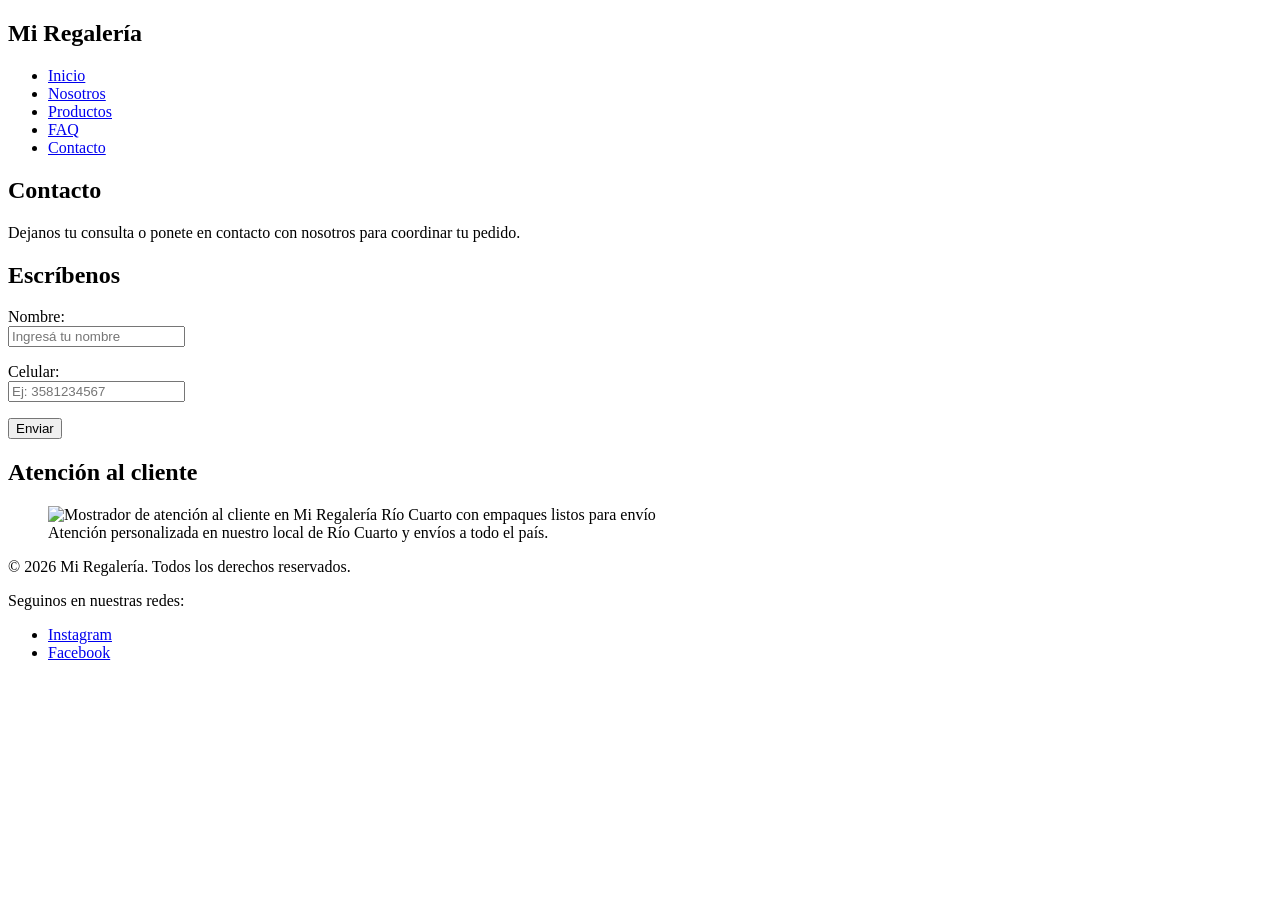
==== myregaleria/pages/contacto.html @ 9f88ec5a "Add contacto.html for contact page" ====
<!DOCTYPE html>
<html lang="es">

<head>
    <meta charset="UTF-8">
    <meta name="viewport" content="width=device-width, initial-scale=1.0">
    <title>Contacto | Mi Regalería</title>
</head>

<body>

    <header>
        <h2>Mi Regalería</h2>

        <nav>
            <ul>
                <!-- Rutas relativas para archivos dentro de la carpeta pages/ -->
                <li><a href="../index.html">Inicio</a></li>
                <li><a href="nosotros.html">Nosotros</a></li>
                <li><a href="productos.html">Productos</a></li>
                <li><a href="faq.html">FAQ</a></li>
                <li><a href="contacto.html">Contacto</a></li>
            </ul>
        </nav>
    </header>

    <main>

        <!-- Encabezado principal del documento -->
        <section>
            <h1>Contacto</h1>
            <p>Dejanos tu consulta o ponete en contacto con nosotros para coordinar tu pedido.</p>
        </section>

        <!-- Sección de formulario con accesibilidad -->
        <section id="contacto">
            <h2>Escríbenos</h2>
            <form action="#" method="POST">
                <p>
                    <label for="nombre">Nombre:</label><br>
                    <input type="text" id="nombre" name="nombre" placeholder="Ingresá tu nombre" required>
                </p>
                <p>
                    <label for="celular">Celular:</label><br>
                    <input type="tel" id="celular" name="celular" placeholder="Ej: 3581234567" required>
                </p>
                <button type="submit">Enviar</button>
            </form>
        </section>

        <section>
            <h2>Atención al cliente</h2>
            <figure>
                <img src="../img/contacto.png" alt="Mostrador de atención al cliente en Mi Regalería Río Cuarto con empaques listos para envío">
                <figcaption>Atención personalizada en nuestro local de Río Cuarto y envíos a todo el país.</figcaption>
            </figure>
        </section>

    </main>

    <footer>
        <p>&copy; 2026 Mi Regalería. Todos los derechos reservados.</p>
        <p>Seguinos en nuestras redes:</p>
        <ul>
            <li><a href="https://instagram.com" target="_blank">Instagram</a></li>
            <li><a href="https://facebook.com" target="_blank">Facebook</a></li>
        </ul>
    </footer>

</body>

</html>
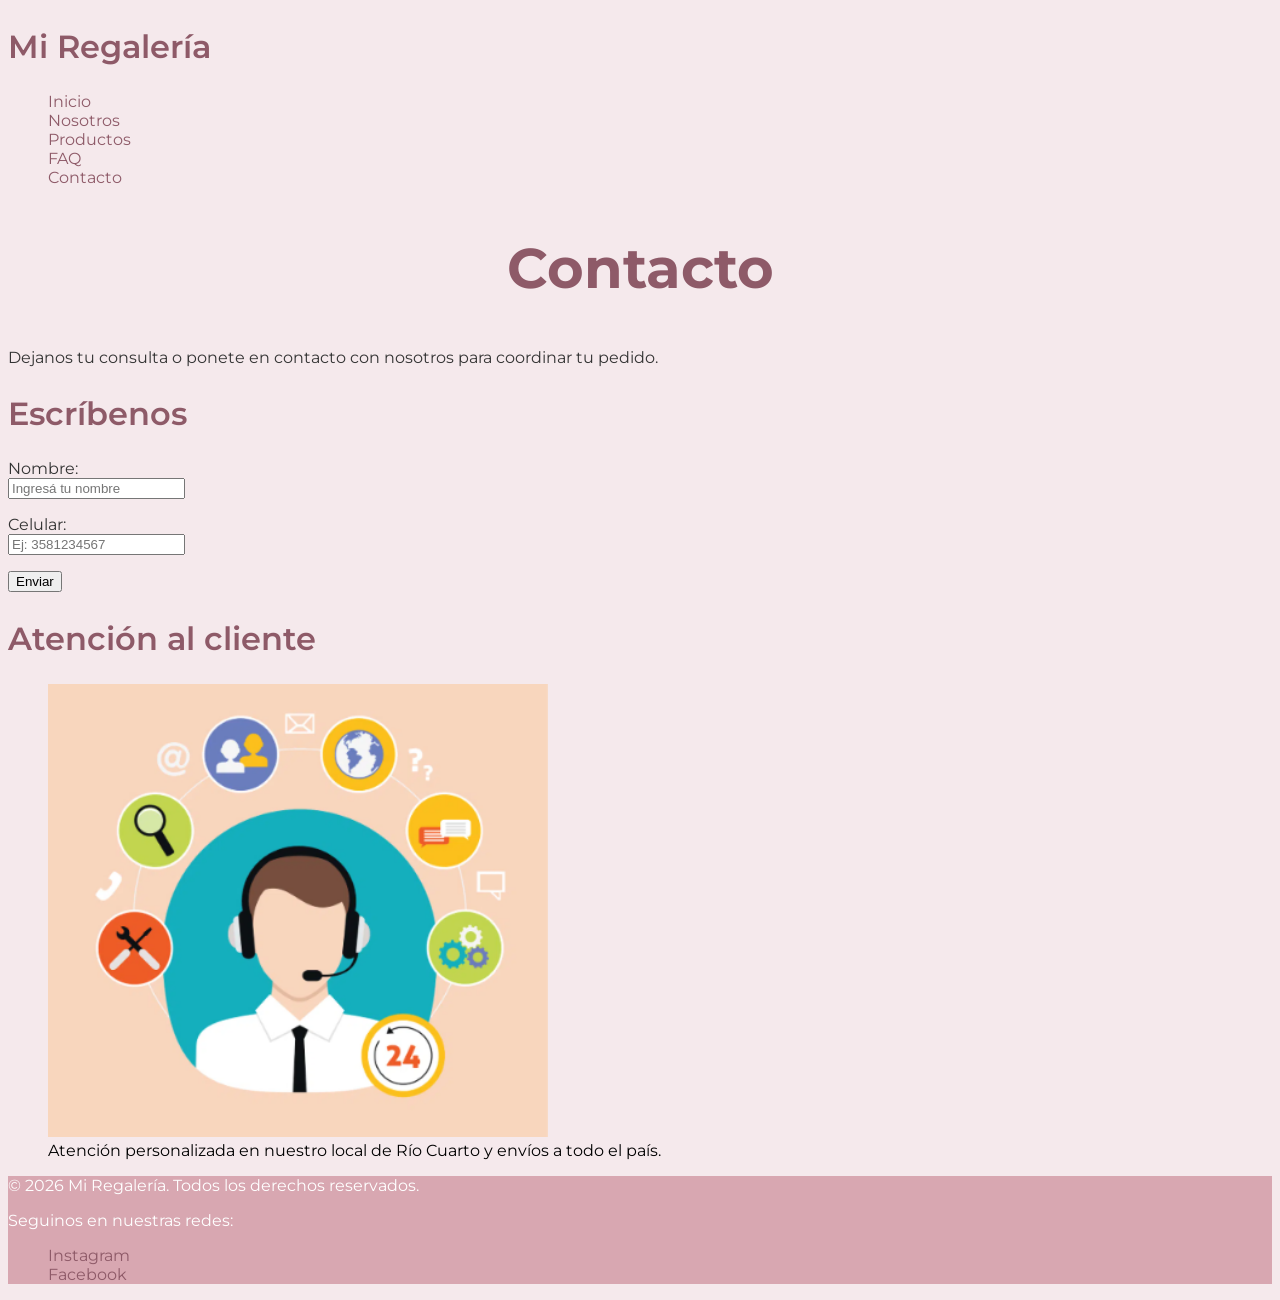
==== commit 153a5556: "Hoja de stilo css y correccion de algunos errores" ====
--- a/myregaleria/pages/contacto.html
+++ b/myregaleria/pages/contacto.html
@@ -4,6 +4,7 @@
 <head>
     <meta charset="UTF-8">
     <meta name="viewport" content="width=device-width, initial-scale=1.0">
+    <link rel="stylesheet" href="../styles/styles.css">
     <title>Contacto | Mi Regalería</title>
 </head>
 
@@ -13,8 +14,8 @@
         <h2>Mi Regalería</h2>
 
         <nav>
-            <ul>
-                <!-- Rutas relativas para archivos dentro de la carpeta pages/ -->
+            <!-- Rutas relativas para archivos dentro de la carpeta pages/ -->
+            <ul class="nav-ul">
                 <li><a href="../index.html">Inicio</a></li>
                 <li><a href="nosotros.html">Nosotros</a></li>
                 <li><a href="productos.html">Productos</a></li>
@@ -51,7 +52,8 @@
         <section>
             <h2>Atención al cliente</h2>
             <figure>
-                <img src="../img/contacto.png" alt="Mostrador de atención al cliente en Mi Regalería Río Cuarto con empaques listos para envío">
+                <img src="../assets/img/atencionAlcliente.png"
+                    alt="Mostrador de atención al cliente en Mi Regalería Río Cuarto con empaques listos para envío">
                 <figcaption>Atención personalizada en nuestro local de Río Cuarto y envíos a todo el país.</figcaption>
             </figure>
         </section>
@@ -59,14 +61,16 @@
     </main>
 
     <footer>
-        <p>&copy; 2026 Mi Regalería. Todos los derechos reservados.</p>
-        <p>Seguinos en nuestras redes:</p>
-        <ul>
-            <li><a href="https://instagram.com" target="_blank">Instagram</a></li>
-            <li><a href="https://facebook.com" target="_blank">Facebook</a></li>
+        <p class="p-footer">&copy; 2026 Mi Regalería. Todos los derechos reservados.</p>
+        <p class="p-footer">Seguinos en nuestras redes:</p>
+
+        <ul class="nav-ul">
+
+            <li><a href="#">Instagram</a></li>
+            <li><a href="#">Facebook</a></li>
         </ul>
+
     </footer>
-
 </body>
 
-</html>
+</html>
--- a/myregaleria/styles/styles.css
+++ b/myregaleria/styles/styles.css
@@ -0,0 +1,84 @@
+/* selector {
+    propiedad: valor;
+}
+*/
+
+/* 1rem = 16px */
+
+
+/* Importamos la tipografía desde Google Fonts */
+
+@import url('https://fonts.googleapis.com/css2?family=Montserrat:ital,wght@0,100..900;1,100..900&display=swap');
+
+
+/* Estilos generales de la página */
+
+body {
+    font-family: "Montserrat", sans-serif;
+    background-color: #F5E9EC;
+}
+
+
+/* Título principal */
+
+h1 {
+    color: #8E5A68;
+    font-size: 3.5rem;
+    font-weight: 700;
+    text-align: center;
+}
+
+
+/* Títulos secundarios */
+
+h2 {
+    color: #8E5A68;
+    font-size: 2rem;
+    font-weight: 600;
+}
+
+
+/* Títulos de los productos */
+
+h3 {
+    color: #8E5A68;
+    font-size: 1.5rem;
+    font-weight: 600;
+}
+
+
+/* Texto de la página */
+
+p {
+    color: #333333;
+}
+
+
+/* Estilos de la barra de navegación */
+
+.nav-ul li {
+    list-style: none;
+}
+
+.nav-ul li a {
+    color: #8E5A68;
+    text-decoration: none;
+}
+
+
+/* Tamaño de las imágenes */
+
+figure img {
+    width: 500px;
+}
+
+
+/* Estilos del pie de página */
+
+footer {
+    background-color: #D8A7B1;
+}
+
+.p-footer {
+    color: #FFFFFF;
+}
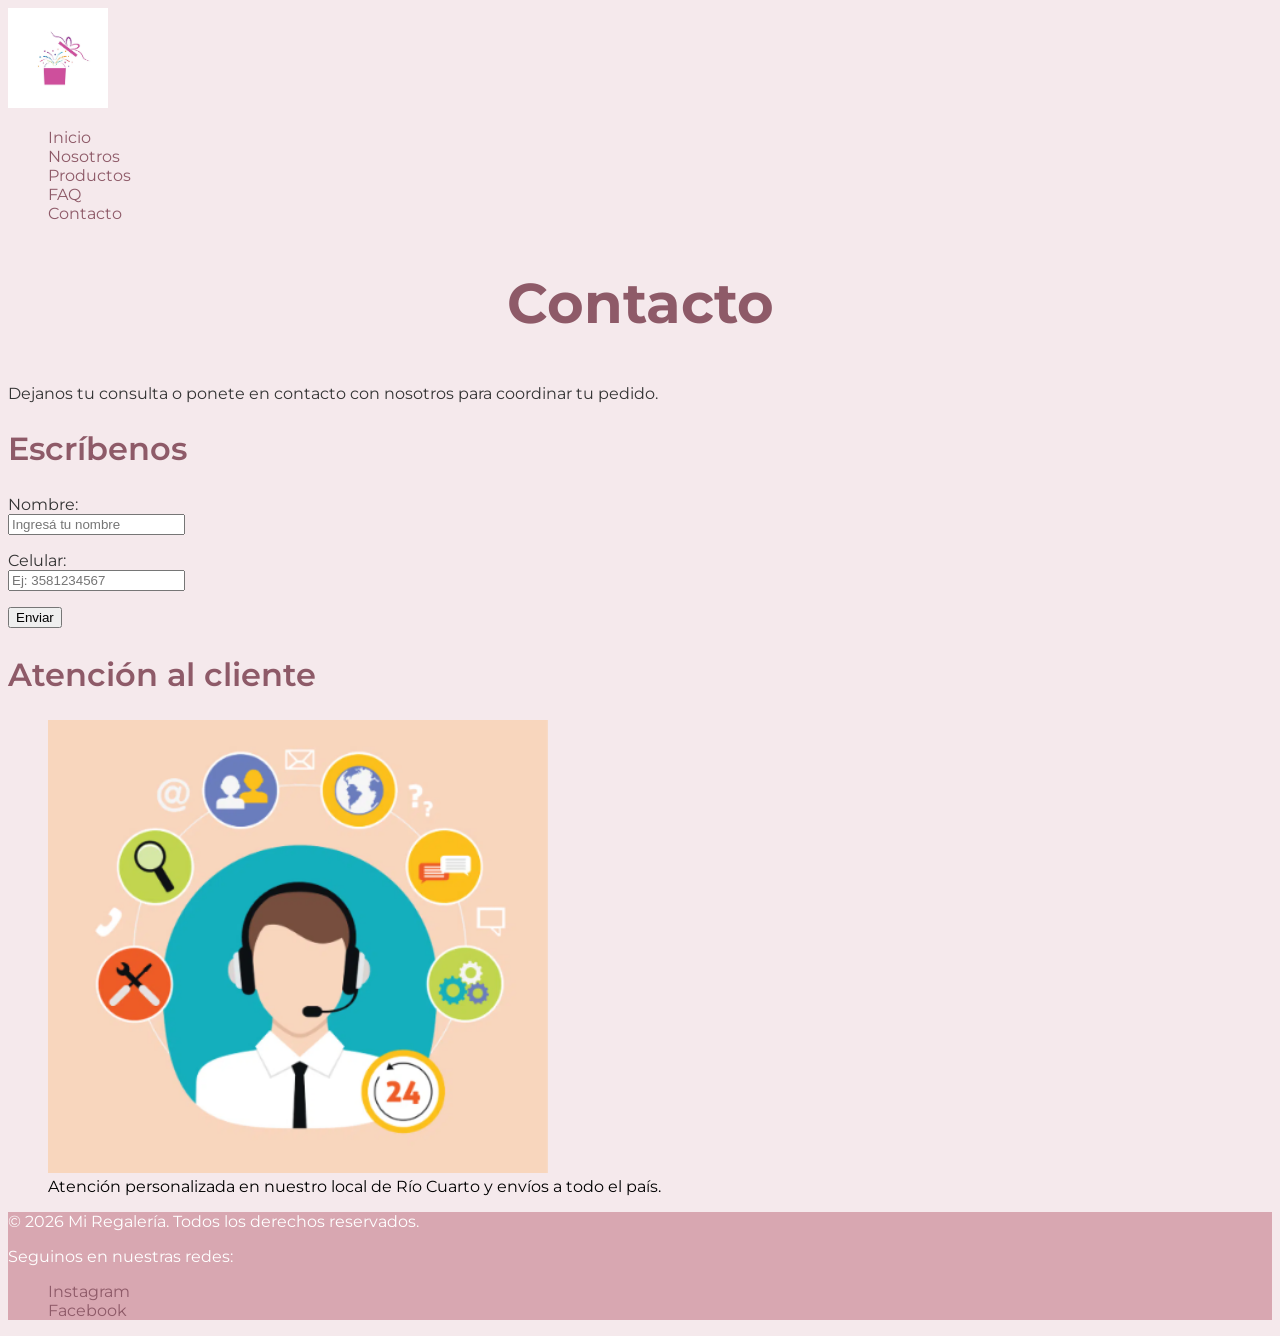
==== commit 6ed7e62d: "Agrego logo en header" ====
--- a/myregaleria/pages/contacto.html
+++ b/myregaleria/pages/contacto.html
@@ -11,10 +11,8 @@
 <body>
 
     <header>
-        <h2>Mi Regalería</h2>
-
+          <a href="../index.html"> <img src="../assets/img/logo.jpg" alt="Logo de Mi Regalería" class="logo"> </a>
         <nav>
-            <!-- Rutas relativas para archivos dentro de la carpeta pages/ -->
             <ul class="nav-ul">
                 <li><a href="../index.html">Inicio</a></li>
                 <li><a href="nosotros.html">Nosotros</a></li>
--- a/myregaleria/styles/styles.css
+++ b/myregaleria/styles/styles.css
@@ -17,6 +17,7 @@
     font-family: "Montserrat", sans-serif;
     background-color: #F5E9EC;
 }
+
 
 
 /* Título principal */
@@ -53,6 +54,14 @@
     color: #333333;
 }
 
+/* Tamaños para el logo */
+
+.logo {
+    width: 100px;
+    height: auto;
+    object-fit: contain;
+}
+
 
 /* Estilos de la barra de navegación */
 
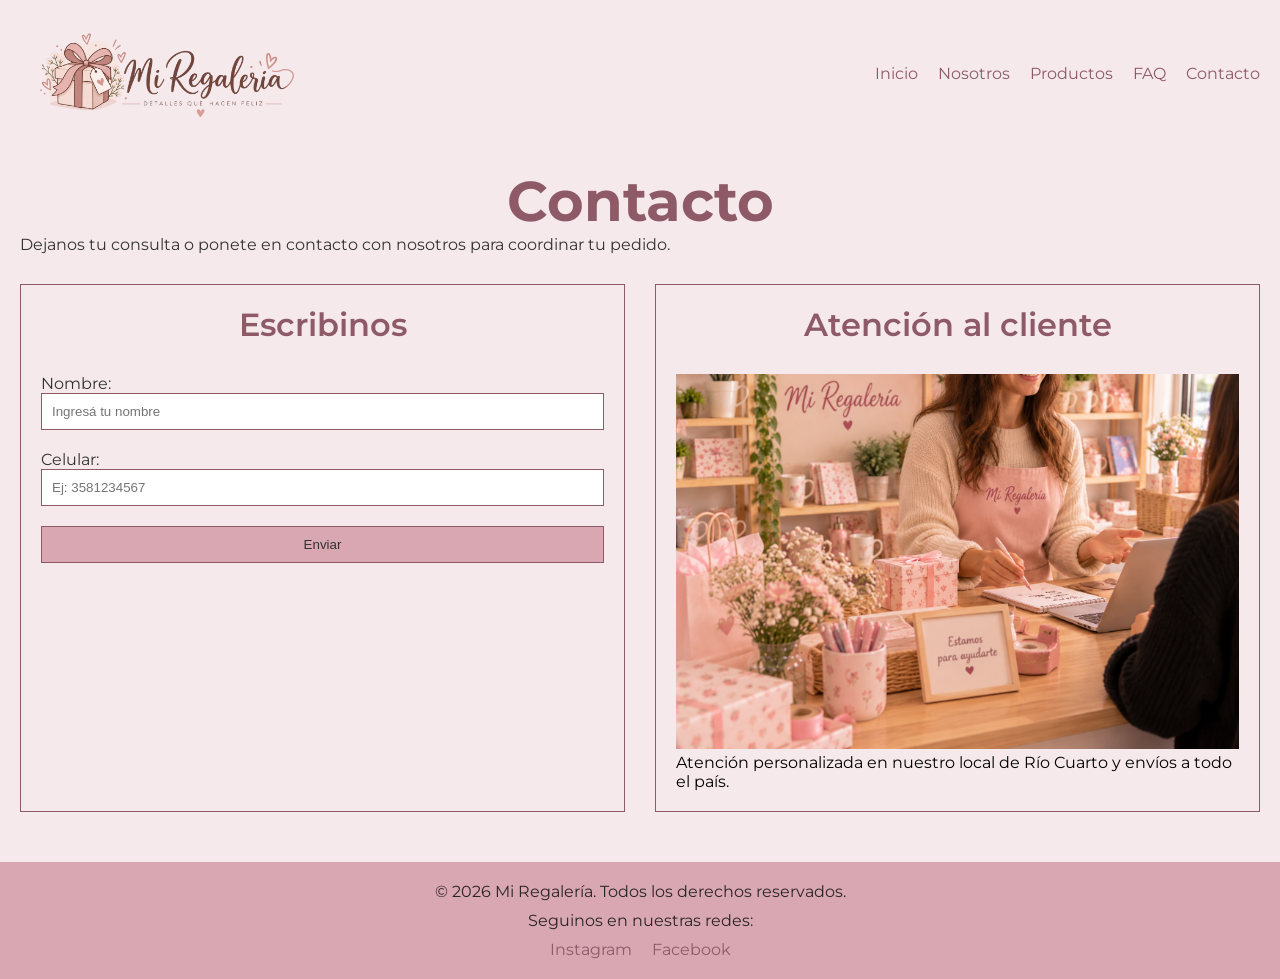
==== commit 22605509: "Entrega modulo 4 - CSS Grid y Media Queries" ====
--- a/myregaleria/pages/contacto.html
+++ b/myregaleria/pages/contacto.html
@@ -11,14 +11,15 @@
 <body>
 
     <header>
-          <a href="../index.html"> <img src="../assets/img/logo.jpg" alt="Logo de Mi Regalería" class="logo"> </a>
+        <a href="../index.html"> <img src="../assets/img/logo-miRegaleria3.png" alt="Logo de Mi Regalería" class="logo">
+        </a>
         <nav>
             <ul class="nav-ul">
                 <li><a href="../index.html">Inicio</a></li>
                 <li><a href="nosotros.html">Nosotros</a></li>
                 <li><a href="productos.html">Productos</a></li>
                 <li><a href="faq.html">FAQ</a></li>
-                <li><a href="contacto.html">Contacto</a></li>
+                <li><a href="#">Contacto</a></li>
             </ul>
         </nav>
     </header>
@@ -32,30 +33,50 @@
         </section>
 
         <!-- Sección de formulario con accesibilidad -->
-        <section id="contacto">
-            <h2>Escríbenos</h2>
-            <form action="#" method="POST">
-                <p>
-                    <label for="nombre">Nombre:</label><br>
-                    <input type="text" id="nombre" name="nombre" placeholder="Ingresá tu nombre" required>
-                </p>
-                <p>
-                    <label for="celular">Celular:</label><br>
-                    <input type="tel" id="celular" name="celular" placeholder="Ej: 3581234567" required>
-                </p>
-                <button type="submit">Enviar</button>
-            </form>
-        </section>
 
-        <section>
-            <h2>Atención al cliente</h2>
-            <figure>
-                <img src="../assets/img/atencionAlcliente.png"
-                    alt="Mostrador de atención al cliente en Mi Regalería Río Cuarto con empaques listos para envío">
-                <figcaption>Atención personalizada en nuestro local de Río Cuarto y envíos a todo el país.</figcaption>
-            </figure>
-        </section>
+        <div class="contacto-grid">
 
+            <!-- Formulario de contacto -->
+            <section class="contacto-formulario" id="contacto">
+
+                <h2>Escribinos</h2>
+
+                <form action="#" method="POST">
+
+                    <p>
+                        <label for="nombre">Nombre:</label><br>
+                        <input type="text" id="nombre" name="nombre" placeholder="Ingresá tu nombre" required>
+                    </p>
+
+                    <p>
+                        <label for="celular">Celular:</label><br>
+                        <input type="tel" id="celular" name="celular" placeholder="Ej: 3581234567" required>
+                    </p>
+
+                    <button type="submit">Enviar</button>
+
+                </form>
+
+            </section>
+
+            <!-- Atención al cliente -->
+            <section class="contacto-atencion">
+
+                <h2>Atención al cliente</h2>
+
+                <figure>
+                    <img src="../assets/img/atencioAlcliente.png"
+                        alt="Mostrador de atención al cliente de Mi Regalería">
+
+                    <figcaption>
+                        Atención personalizada en nuestro local de Río Cuarto
+                        y envíos a todo el país.
+                    </figcaption>
+                </figure>
+
+            </section>
+
+        </div>
     </main>
 
     <footer>
@@ -69,6 +90,7 @@
         </ul>
 
     </footer>
+
 </body>
 
 </html>
--- a/myregaleria/styles/styles.css
+++ b/myregaleria/styles/styles.css
@@ -1,93 +1,499 @@
-/* selector {
-    propiedad: valor;
-}
-*/
-
-/* 1rem = 16px */
-
-
-/* Importamos la tipografía desde Google Fonts */
-
-@import url('https://fonts.googleapis.com/css2?family=Montserrat:ital,wght@0,100..900;1,100..900&display=swap');
-
-
-/* Estilos generales de la página */
+/* ===== GOOGLE FONTS ===== */
+
+@import url('https://fonts.googleapis.com/css2?family=Montserrat:wght@100..900&display=swap');
+
+
+/* ===== RESET DEL BOX MODEL ===== */
+
+/* Eliminamos los márgenes y espacios predeterminados */
+* {
+    margin: 0;
+    padding: 0;
+    box-sizing: border-box;
+}
+
+
+/* ===== ESTILOS GENERALES ===== */
 
 body {
     font-family: "Montserrat", sans-serif;
     background-color: #F5E9EC;
-}
-
-
+
+    display: grid;
+    grid-template-columns: 1fr;
+
+    grid-template-areas:
+        "header"
+        "main"
+        "footer";
+}
 
 /* Título principal */
-
 h1 {
     color: #8E5A68;
-    font-size: 3.5rem;
+    font-size: 2rem;
     font-weight: 700;
     text-align: center;
 }
 
-
 /* Títulos secundarios */
-
 h2 {
-    color: #8E5A68;
-    font-size: 2rem;
-    font-weight: 600;
-}
-
-
-/* Títulos de los productos */
-
-h3 {
     color: #8E5A68;
     font-size: 1.5rem;
     font-weight: 600;
 }
 
-
-/* Texto de la página */
-
+/* Títulos de los productos */
+h3 {
+    color: #8E5A68;
+    font-size: 1rem;
+    font-weight: 600;
+}
+
+/* Textos de la página */
 p {
     color: #333333;
 }
 
-/* Tamaños para el logo */
-
+
+/* ===== HEADER Y NAVEGACIÓN ===== */
+
+/* Versión celular: logo arriba y menú debajo */
+header {
+    grid-area: header;
+
+    display: flex;
+    flex-direction: column;
+    align-items: center;
+    gap: 20px;
+
+    padding: 20px;
+}
+
+/* Tamaño del logo */
 .logo {
-    width: 100px;
-    height: auto;
-    object-fit: contain;
-}
-
-
-/* Estilos de la barra de navegación */
-
+    width: 280px;
+    height: auto;
+}
+
+/* Organizamos los enlaces del menú */
+.nav-ul {
+    display: flex;
+    flex-wrap: wrap;
+    justify-content: center;
+    align-items: center;
+    gap: 15px;
+
+    list-style: none;
+}
+
+/* Quitamos las viñetas */
 .nav-ul li {
     list-style: none;
 }
 
+/* Estilos de los enlaces */
 .nav-ul li a {
     color: #8E5A68;
     text-decoration: none;
 }
 
 
-/* Tamaño de las imágenes */
-
+/* ===== CONTENIDO PRINCIPAL ===== */
+
+main {
+    grid-area: main;
+    padding: 20px;
+}
+
+/* Separación entre secciones */
+section {
+    margin-bottom: 30px;
+}
+
+
+/* ===== PÁGINA DE INICIO ===== */
+
+/* Grid principal de Inicio: Mobile-First */
+.inicio-grid {
+    display: grid;
+    grid-template-columns: 1fr;
+
+    grid-template-areas:
+        "bienvenida"
+        "beneficios"
+        "local";
+
+    gap: 20px;
+}
+
+
+/* ===== SECCIÓN DE BIENVENIDA ===== */
+
+.bienvenida {
+    grid-area: bienvenida;
+
+    display: grid;
+    grid-template-columns: 1fr;
+    gap: 30px;
+
+    padding: 20px;
+    align-items: center;
+
+}
+
+.bienvenida-texto {
+    display: flex;
+    flex-direction: column;
+    gap: 20px;
+}
+
+.bienvenida h1 {
+    font-size: 2.5rem;
+}
+
+
+.bienvenida figure img {
+    width: 100%;
+    max-width: 100%;
+    height: auto;
+}
+
+/* ===== SECCIÓN DE BENEFICIOS ===== */
+
+.beneficios {
+    grid-area: beneficios;
+
+    display: flex;
+    flex-direction: column;
+    gap: 30px;
+
+    padding: 20px;
+}
+
+/* Contenedor de las tarjetas */
+.beneficios-grid {
+    display: grid;
+    grid-template-columns: 1fr;
+    gap: 20px;
+}
+
+/* Cada tarjeta */
+.beneficios-grid article {
+    border: 1px solid #8E5A68;
+    padding: 30px;
+
+    display: flex;
+    flex-direction: column;
+    gap: 15px;
+}
+
+
+/* ===== SECCIÓN DE NUESTRO LOCAL ===== */
+
+.local {
+    grid-area: local;
+
+    display: flex;
+    flex-direction: column;
+    gap: 30px;
+
+    padding: 20px;
+}
+
+/* Contenedor de imagen y texto */
+.local-grid {
+    display: grid;
+    grid-template-columns: 1fr;
+    gap: 30px;
+    align-items: center;
+}
+
+/* Información del local */
+.local-texto {
+    display: flex;
+    flex-direction: column;
+    gap: 20px;
+    text-align: left;
+
+}
+
+.local h2 {
+    text-align: center;
+}
+
+/* Imagen del local */
+
+.local figure img {
+    width: 100%;
+    max-width: 100%;
+    height: auto;
+}
+
+/* ===== PÁGINA DE PRODUCTOS ===== */
+
+/* Versión celular: una sola columna */
+.productos {
+    display: grid;
+    grid-template-columns: 1fr;
+    gap: 20px;
+
+    max-width: 1500px;
+    margin: 0 auto;
+}
+
+/* Estilos de cada tarjeta */
+.productos article {
+    padding: 20px;
+    border: 1px solid #8E5A68;
+
+    display: flex;
+    flex-direction: column;
+    gap: 15px;
+}
+
+/* Separación entre el título y las tarjetas */
+h2 {
+    margin-bottom: 30px;
+}
+
+/* ===== IMÁGENES ===== */
+
+/* Ajustamos las imágenes al espacio disponible */
 figure img {
-    width: 500px;
-}
-
-
-/* Estilos del pie de página */
+    width: 100%;
+    max-width: 350px;
+}
+
+
+/* ===== FOOTER ===== */
 
 footer {
+    grid-area: footer;
+
     background-color: #D8A7B1;
-}
-
+    padding: 20px;
+
+    display: flex;
+    flex-direction: column;
+    gap: 10px;
+    align-items: center;
+    text-align: center;
+}
+
+/* Color de los textos del footer */
 .p-footer {
-    color: #FFFFFF;
+    color: #2c2525;
+}
+
+
+
+/* ===== PÁGINA NOSOTROS ===== */
+
+.historia {
+    padding: 20px;
+}
+
+.historia h2 {
+    text-align: center;
+}
+
+.historia-grid {
+    display: grid;
+    grid-template-columns: 1fr;
+    gap: 30px;
+    align-items: center;
+}
+
+.historia-texto {
+    display: flex;
+    flex-direction: column;
+    gap: 20px;
+}
+
+.historia figure img {
+    width: 100%;
+    max-width: 100%;
+    height: auto;
+}
+
+/* ===== PÁGINA FAQ ===== */
+
+.faq-grid {
+    display: grid;
+    grid-template-columns: 1fr;
+    gap: 20px;
+}
+
+.faq-grid article {
+    border: 1px solid #8E5A68;
+    padding: 30px;
+
+    display: flex;
+    flex-direction: column;
+    gap: 15px;
+}
+
+.faq-grid h2 {
+    font-size: 1.5rem;
+    margin-bottom: 0;
+}
+
+/* ===== ATENCIÓN AL CLIENTE - FAQ ===== */
+
+.faq-atencion {
+    display: flex;
+    flex-direction: column;
+    align-items: center;
+    gap: 20px;
+    padding: 20px;
+}
+
+.faq-atencion h2 {
+    text-align: center;
+    margin-bottom: 0;
+}
+
+.faq-atencion figure {
+    width: 100%;
+    max-width: 700px;
+    text-align: center;
+}
+
+.faq-atencion figure img {
+    width: 100%;
+    max-width: 100%;
+    height: auto;
+}
+
+/* ===== PÁGINA CONTACTO ===== */
+
+/* Contenedor principal */
+.contacto-grid {
+    display: grid;
+    grid-template-columns: 1fr;
+    gap: 30px;
+}
+
+/* Secciones de contacto */
+.contacto-formulario,
+.contacto-atencion {
+    padding: 20px;
+    border: 1px solid #8E5A68;
+}
+
+/* Títulos */
+.contacto-formulario h2,
+.contacto-atencion h2 {
+    text-align: center;
+}
+
+/* Formulario */
+.contacto-formulario form {
+    display: flex;
+    flex-direction: column;
+    gap: 20px;
+}
+
+/* Campos */
+.contacto-formulario input {
+    width: 100%;
+    padding: 10px;
+    border: 1px solid #8E5A68;
+}
+
+/* Botón */
+.contacto-formulario button {
+    padding: 10px;
+    background-color: #D8A7B1;
+    color: #333333;
+    border: 1px solid #8E5A68;
+}
+
+/* Imagen */
+.contacto-atencion figure img {
+    width: 100%;
+    max-width: 100%;
+    height: auto;
+}
+
+
+/* ===== MEDIA QUERY: ESCRITORIO ===== */
+
+@media (min-width: 1024px) {
+
+    /* Header: logo y menú en una fila */
+    header {
+        flex-direction: row;
+        justify-content: space-between;
+    }
+
+    .nav-ul {
+        gap: 20px;
+    }
+
+    /* Página de Inicio */
+    .inicio-grid {
+        grid-template-columns: 1fr;
+
+        grid-template-areas:
+            "bienvenida"
+            "beneficios"
+            "local";
+    }
+
+    /* Bienvenida: texto e imagen en dos columnas */
+    .bienvenida {
+        grid-template-columns: 1fr 1fr;
+    }
+
+
+    /* Página de Productos: 4 columnas */
+    .productos {
+        grid-template-columns: repeat(4, 1fr);
+    }
+
+
+
+    /* Títulos más grandes en escritorio */
+    h1 {
+        font-size: 3.5rem;
+    }
+
+    h2 {
+        font-size: 2rem;
+    }
+
+    h3 {
+        font-size: 1.5rem;
+    }
+
+    /* Beneficios: tres columnas */
+    .beneficios-grid {
+        grid-template-columns: repeat(3, 1fr);
+    }
+
+    /* Local: imagen y texto en dos columnas */
+    .local-grid {
+        grid-template-columns: 1fr 1fr;
+    }
+
+    /* Página Nosotros: texto e imagen en dos columnas */
+    .historia-grid {
+        grid-template-columns: 1fr 1fr;
+    }
+
+    /* FAQ: dos columnas en escritorio */
+    .faq-grid {
+        grid-template-columns: repeat(2, 1fr);
+    }
+
+    /* Contacto: dos columnas en escritorio */
+    .contacto-grid {
+        grid-template-columns: 1fr 1fr;
+    }
+}
+
+.local-texto h3 {
+    text-align: center;
 }
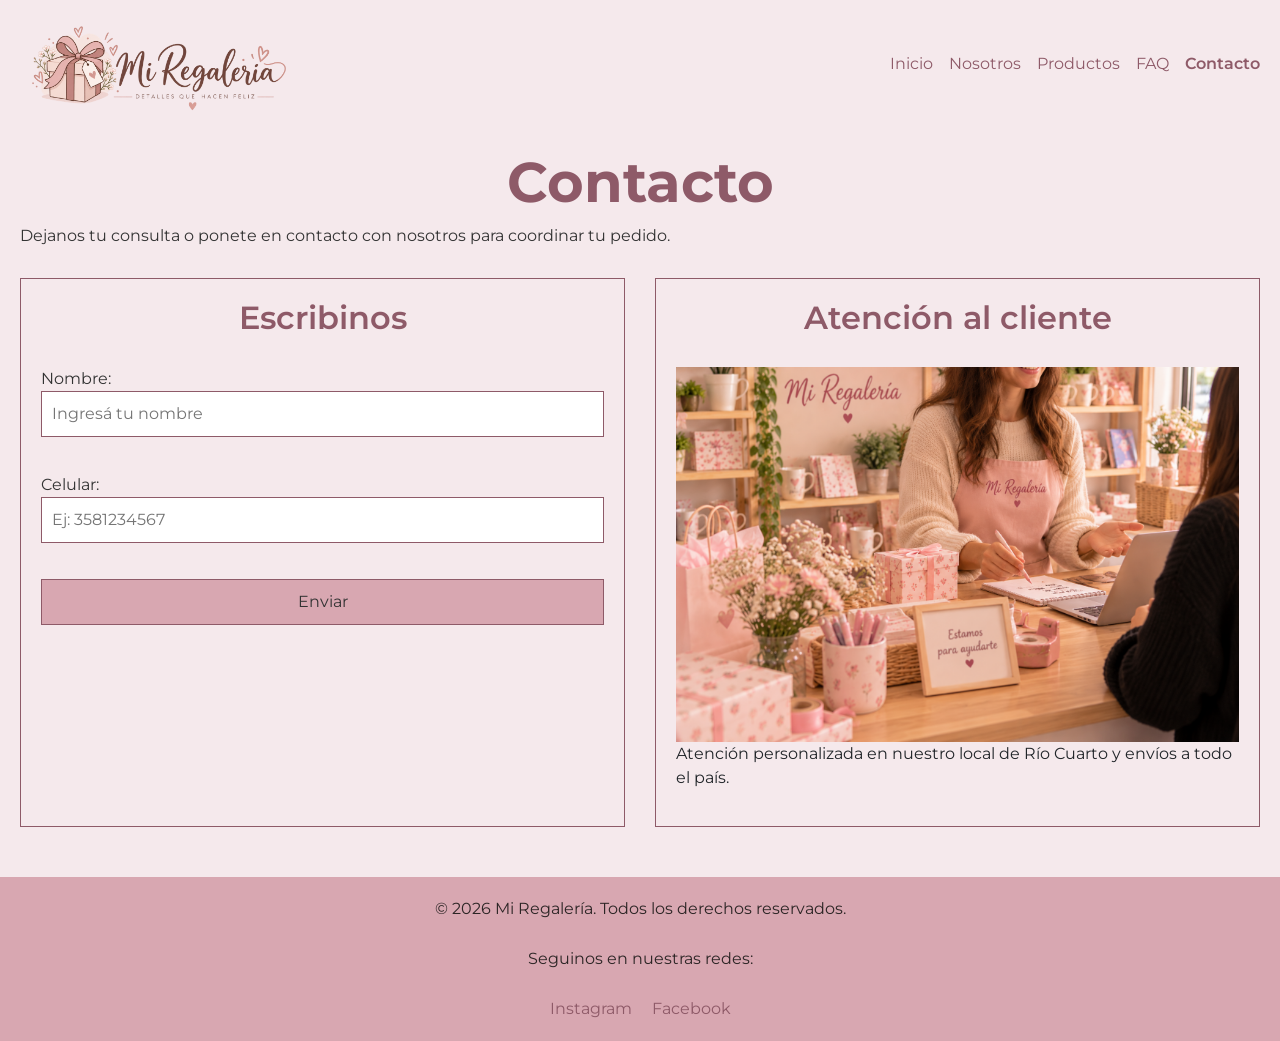
==== commit 5ada2f54: "Pre entrega 5" ====
--- a/myregaleria/pages/contacto.html
+++ b/myregaleria/pages/contacto.html
@@ -4,6 +4,9 @@
 <head>
     <meta charset="UTF-8">
     <meta name="viewport" content="width=device-width, initial-scale=1.0">
+    <!-- BOOTSTRAP -->
+    <link href="https://cdn.jsdelivr.net/npm/bootstrap@5.3.8/dist/css/bootstrap.min.css" rel="stylesheet"
+        integrity="sha384-sRIl4kxILFvY47J16cr9ZwB07vP4J8+LH7qKQnuqkuIAvNWLzeN8tE5YBujZqJLB" crossorigin="anonymous">
     <link rel="stylesheet" href="../styles/styles.css">
     <title>Contacto | Mi Regalería</title>
 </head>
@@ -11,18 +14,54 @@
 <body>
 
     <header>
-        <a href="../index.html"> <img src="../assets/img/logo-miRegaleria3.png" alt="Logo de Mi Regalería" class="logo">
-        </a>
-        <nav>
-            <ul class="nav-ul">
-                <li><a href="../index.html">Inicio</a></li>
-                <li><a href="nosotros.html">Nosotros</a></li>
-                <li><a href="productos.html">Productos</a></li>
-                <li><a href="faq.html">FAQ</a></li>
-                <li><a href="#">Contacto</a></li>
-            </ul>
+
+        <nav class="navbar navbar-expand-lg bg-nav-mio">
+            <div class="container-fluid">
+
+                <!-- Logo -->
+                <a class="navbar-brand" href="../index.html">
+                    <img src="../assets/img/logo-miRegaleria3.png" alt="Logo de Mi Regalería" class="logo">
+                </a>
+
+                <!-- Botón hamburguesa -->
+                <button class="navbar-toggler" type="button" data-bs-toggle="collapse" data-bs-target="#navbarNav"
+                    aria-controls="navbarNav" aria-expanded="false" aria-label="Abrir menú de navegación">
+
+                    <span class="navbar-toggler-icon"></span>
+                </button>
+
+                <!-- Menú de navegación -->
+                <div class="collapse navbar-collapse" id="navbarNav">
+
+                    <ul class="navbar-nav ms-auto">
+
+                        <li class="nav-item">
+                            <a class="nav-link" href="../index.html">Inicio</a>
+                        </li>
+
+                        <li class="nav-item">
+                            <a class="nav-link" href="nosotros.html">Nosotros</a>
+                        </li>
+
+                        <li class="nav-item">
+                            <a class="nav-link" href="productos.html">Productos</a>
+                        </li>
+
+                        <li class="nav-item">
+                            <a class="nav-link" href="faq.html">FAQ</a>
+                        </li>
+
+                        <li class="nav-item">
+                            <a class="nav-link active" aria-current="page" href="contacto.html">Contacto</a>
+                        </li>
+
+                    </ul>
+
+                </div>
+            </div>
         </nav>
     </header>
+
 
     <main>
 
@@ -90,7 +129,10 @@
         </ul>
 
     </footer>
-
+    <!-- BOOTSTRAP -->
+    <script src="https://cdn.jsdelivr.net/npm/bootstrap@5.3.8/dist/js/bootstrap.bundle.min.js"
+        integrity="sha384-FKyoEForCGlyvwx9Hj09JcYn3nv7wiPVlz7YYwJrWVcXK/BmnVDxM+D2scQbITxI"
+        crossorigin="anonymous"></script>
 </body>
 
 </html>
--- a/myregaleria/styles/styles.css
+++ b/myregaleria/styles/styles.css
@@ -5,7 +5,6 @@
 
 /* ===== RESET DEL BOX MODEL ===== */
 
-/* Eliminamos los márgenes y espacios predeterminados */
 * {
     margin: 0;
     padding: 0;
@@ -21,11 +20,13 @@
 
     display: grid;
     grid-template-columns: 1fr;
-
     grid-template-areas:
         "header"
         "main"
         "footer";
+
+    grid-template-rows: auto 1fr auto;
+    min-height: 100vh;
 }
 
 /* Título principal */
@@ -41,6 +42,7 @@
     color: #8E5A68;
     font-size: 1.5rem;
     font-weight: 600;
+    margin-bottom: 30px;
 }
 
 /* Títulos de los productos */
@@ -58,25 +60,81 @@
 
 /* ===== HEADER Y NAVEGACIÓN ===== */
 
-/* Versión celular: logo arriba y menú debajo */
 header {
     grid-area: header;
-
-    display: flex;
-    flex-direction: column;
-    align-items: center;
-    gap: 20px;
-
-    padding: 20px;
-}
-
-/* Tamaño del logo */
+}
+
+/* Tamaño del logo en celulares */
 .logo {
-    width: 280px;
+    width: 180px;
     height: auto;
 }
 
-/* Organizamos los enlaces del menú */
+
+/* ===== NAVBAR BOOTSTRAP ===== */
+
+/* Color de fondo personalizado */
+.bg-nav-mio {
+    background-color: #F5E9EC;
+}
+
+/* Enlaces del menú */
+.navbar .nav-link {
+    color: #8E5A68;
+    text-decoration: none;
+    transition: color 0.3s ease;
+}
+
+/* Al pasar el mouse */
+.navbar .nav-link:hover {
+    color: #D8A7B1;
+}
+
+/* Al seleccionar con el teclado */
+.navbar .nav-link:focus {
+    color: #8E5A68;
+    outline: 2px solid #8E5A68;
+    outline-offset: 4px;
+}
+
+/* Enlace de la página actual */
+.navbar .nav-link.active {
+    color: #8E5A68;
+    font-weight: 600;
+}
+
+/* Al presionar cualquier enlace del navbar */
+.navbar .nav-link:active,
+.navbar .nav-link.active:active {
+    color: #6F4552;
+}
+
+/* Botón hamburguesa */
+.navbar-toggler {
+    border-color: #8E5A68;
+    transition: background-color 0.3s ease;
+}
+
+/* Al pasar el mouse */
+.navbar-toggler:hover {
+    background-color: #F0DDE3;
+}
+
+/* Al seleccionar con el teclado */
+.navbar-toggler:focus-visible {
+    outline: 2px solid #8E5A68;
+    outline-offset: 3px;
+}
+
+/* Al presionar */
+.navbar-toggler:active {
+    background-color: #D8A7B1;
+}
+
+
+/* ===== ENLACES DEL FOOTER ===== */
+
+/* Organización de las redes sociales */
 .nav-ul {
     display: flex;
     flex-wrap: wrap;
@@ -85,17 +143,31 @@
     gap: 15px;
 
     list-style: none;
-}
-
-/* Quitamos las viñetas */
-.nav-ul li {
-    list-style: none;
+    padding: 0;
+    margin: 0;
 }
 
 /* Estilos de los enlaces */
 .nav-ul li a {
     color: #8E5A68;
     text-decoration: none;
+    transition: color 0.3s ease;
+}
+
+/* Al pasar el mouse */
+.nav-ul li a:hover {
+    color: #F5E9EC;
+}
+
+/* Al seleccionar con el teclado */
+.nav-ul li a:focus {
+    outline: 2px solid #8E5A68;
+    outline-offset: 4px;
+}
+
+/* Al presionar */
+.nav-ul li a:active {
+    color: #FFFFFF;
 }
 
 
@@ -114,121 +186,157 @@
 
 /* ===== PÁGINA DE INICIO ===== */
 
-/* Grid principal de Inicio: Mobile-First */
+/* Grid principal: Mobile-First */
 .inicio-grid {
     display: grid;
     grid-template-columns: 1fr;
 
     grid-template-areas:
-        "bienvenida"
+        "banner"
         "beneficios"
         "local";
 
     gap: 20px;
-}
-
-
-/* ===== SECCIÓN DE BIENVENIDA ===== */
-
-.bienvenida {
-    grid-area: bienvenida;
-
-    display: grid;
-    grid-template-columns: 1fr;
+    padding: 0;
+}
+
+
+/* ===== CARRUSEL PRINCIPAL ===== */
+
+/* Sección del banner */
+.banner-principal {
+    grid-area: banner;
+    margin-bottom: 30px;
+}
+
+/* Contenedor del carrusel */
+#carouselPrincipal {
+    width: 100%;
+}
+
+/* Imágenes del carrusel */
+#carouselPrincipal .carousel-item img {
+    display: block;
+    width: 100%;
+    height: auto;
+}
+
+/* Tamaño de los botones anterior y siguiente */
+#carouselPrincipal .carousel-control-prev,
+#carouselPrincipal .carousel-control-next {
+    width: 7%;
+    transition: opacity 0.3s ease;
+}
+
+/* Estilo de las flechas */
+#carouselPrincipal .carousel-control-prev-icon,
+#carouselPrincipal .carousel-control-next-icon {
+    background-color: #8E5A68;
+    border-radius: 5px;
+}
+
+/* Al pasar el mouse */
+#carouselPrincipal .carousel-control-prev:hover,
+#carouselPrincipal .carousel-control-next:hover {
+    opacity: 0.7;
+}
+
+/* Al seleccionar con el teclado */
+#carouselPrincipal .carousel-control-prev:focus-visible,
+#carouselPrincipal .carousel-control-next:focus-visible {
+    outline: 2px solid #8E5A68;
+    outline-offset: 2px;
+}
+
+/* Al presionar */
+#carouselPrincipal .carousel-control-prev:active,
+#carouselPrincipal .carousel-control-next:active {
+    opacity: 0.5;
+}
+
+
+/* ===== SECCIÓN DE BENEFICIOS ===== */
+
+.beneficios {
+    grid-area: beneficios;
+
+    display: flex;
+    flex-direction: column;
     gap: 30px;
 
     padding: 20px;
+}
+
+/* Contenedor de las tarjetas */
+.beneficios-grid {
+    display: grid;
+    grid-template-columns: 1fr;
+    gap: 20px;
+}
+
+/* Cards de Bootstrap personalizadas */
+.beneficios-grid .card {
+    border: 1px solid #8E5A68;
+    background-color: #F0DDE3;
+
+    transition: background-color 0.3s ease;
+}
+
+/* Efecto al pasar el mouse */
+.beneficios-grid .card:hover {
+    background-color: #FFFFFF;
+}
+
+/* Títulos de las cards */
+.beneficios-grid .card-title {
+    color: #8E5A68;
+}
+
+/* Texto de las cards */
+.beneficios-grid .card-text {
+    color: #333333;
+}
+
+
+/* ===== SECCIÓN DE NUESTRO LOCAL ===== */
+
+.local {
+    grid-area: local;
+
+    display: flex;
+    flex-direction: column;
+    gap: 30px;
+
+    padding: 20px;
+}
+
+/* Contenedor de imagen y texto */
+.local-grid {
+    display: grid;
+    grid-template-columns: 1fr;
+    gap: 30px;
     align-items: center;
-
-}
-
-.bienvenida-texto {
-    display: flex;
-    flex-direction: column;
-    gap: 20px;
-}
-
-.bienvenida h1 {
-    font-size: 2.5rem;
-}
-
-
-.bienvenida figure img {
+}
+
+/* Información del local */
+.local-texto {
+    display: flex;
+    flex-direction: column;
+    gap: 20px;
+    text-align: left;
+}
+
+.local h2 {
+    text-align: center;
+}
+
+/* Imagen del local */
+.local figure img {
     width: 100%;
     max-width: 100%;
     height: auto;
 }
 
-/* ===== SECCIÓN DE BENEFICIOS ===== */
-
-.beneficios {
-    grid-area: beneficios;
-
-    display: flex;
-    flex-direction: column;
-    gap: 30px;
-
-    padding: 20px;
-}
-
-/* Contenedor de las tarjetas */
-.beneficios-grid {
-    display: grid;
-    grid-template-columns: 1fr;
-    gap: 20px;
-}
-
-/* Cada tarjeta */
-.beneficios-grid article {
-    border: 1px solid #8E5A68;
-    padding: 30px;
-
-    display: flex;
-    flex-direction: column;
-    gap: 15px;
-}
-
-
-/* ===== SECCIÓN DE NUESTRO LOCAL ===== */
-
-.local {
-    grid-area: local;
-
-    display: flex;
-    flex-direction: column;
-    gap: 30px;
-
-    padding: 20px;
-}
-
-/* Contenedor de imagen y texto */
-.local-grid {
-    display: grid;
-    grid-template-columns: 1fr;
-    gap: 30px;
-    align-items: center;
-}
-
-/* Información del local */
-.local-texto {
-    display: flex;
-    flex-direction: column;
-    gap: 20px;
-    text-align: left;
-
-}
-
-.local h2 {
-    text-align: center;
-}
-
-/* Imagen del local */
-
-.local figure img {
-    width: 100%;
-    max-width: 100%;
-    height: auto;
-}
 
 /* ===== PÁGINA DE PRODUCTOS ===== */
 
@@ -242,24 +350,65 @@
     margin: 0 auto;
 }
 
-/* Estilos de cada tarjeta */
-.productos article {
-    padding: 20px;
+
+/* ===== CARDS DE PRODUCTOS ===== */
+
+.productos .card {
     border: 1px solid #8E5A68;
-
-    display: flex;
-    flex-direction: column;
-    gap: 15px;
-}
-
-/* Separación entre el título y las tarjetas */
-h2 {
-    margin-bottom: 30px;
-}
-
-/* ===== IMÁGENES ===== */
-
-/* Ajustamos las imágenes al espacio disponible */
+    background-color: #F5E9EC;
+
+    transition: background-color 0.3s ease;
+}
+
+/* Fondo alternado en las tarjetas pares */
+.productos .card:nth-child(even) {
+    background-color: #F0DDE3;
+}
+
+/* Efecto al pasar el mouse */
+.productos .card:hover {
+    background-color: #FFFFFF;
+}
+
+/* Imágenes de las cards */
+.productos .card-img-top {
+    width: 100%;
+    max-width: 100%;
+    height: 300px;
+    object-fit: contain;
+    padding: 10px;
+}
+
+/* Espacio debajo de las imágenes */
+.productos .card figure {
+    margin-bottom: 0;
+}
+
+/* Descripción debajo de la imagen */
+.productos .card figcaption {
+    padding: 10px;
+    text-align: center;
+    font-size: 0.9rem;
+}
+
+/* Cuerpo de las cards */
+.productos .card-body {
+    padding: 20px;
+}
+
+/* Títulos de las cards */
+.productos .card-title {
+    color: #8E5A68;
+}
+
+/* Textos de las cards */
+.productos .card-text {
+    color: #333333;
+}
+
+
+/* ===== IMÁGENES GENERALES ===== */
+
 figure img {
     width: 100%;
     max-width: 350px;
@@ -287,7 +436,6 @@
 }
 
 
-
 /* ===== PÁGINA NOSOTROS ===== */
 
 .historia {
@@ -316,6 +464,7 @@
     max-width: 100%;
     height: auto;
 }
+
 
 /* ===== PÁGINA FAQ ===== */
 
@@ -339,6 +488,7 @@
     margin-bottom: 0;
 }
 
+
 /* ===== ATENCIÓN AL CLIENTE - FAQ ===== */
 
 .faq-atencion {
@@ -365,6 +515,7 @@
     max-width: 100%;
     height: auto;
 }
+
 
 /* ===== PÁGINA CONTACTO ===== */
 
@@ -395,22 +546,58 @@
     gap: 20px;
 }
 
-/* Campos */
+
+/* ===== CAMPOS DEL FORMULARIO ===== */
+
 .contacto-formulario input {
     width: 100%;
     padding: 10px;
     border: 1px solid #8E5A68;
-}
-
-/* Botón */
+
+    background-color: #FFFFFF;
+    transition: background-color 0.3s ease;
+}
+
+/* Campo seleccionado */
+.contacto-formulario input:focus {
+    background-color: #FFF3F6;
+    outline: 2px solid #8E5A68;
+    outline-offset: 2px;
+}
+
+
+/* ===== BOTÓN DEL FORMULARIO ===== */
+
 .contacto-formulario button {
     padding: 10px;
     background-color: #D8A7B1;
     color: #333333;
     border: 1px solid #8E5A68;
-}
-
-/* Imagen */
+
+    cursor: pointer;
+    transition: background-color 0.3s ease, color 0.3s ease;
+}
+
+/* Al pasar el mouse */
+.contacto-formulario button:hover {
+    background-color: #8E5A68;
+    color: #FFFFFF;
+}
+
+/* Al seleccionar con el teclado */
+.contacto-formulario button:focus {
+    outline: 2px solid #8E5A68;
+    outline-offset: 4px;
+}
+
+/* Al presionar el botón */
+.contacto-formulario button:active {
+    background-color: #6F4552;
+}
+
+
+/* ===== IMAGEN DE CONTACTO ===== */
+
 .contacto-atencion figure img {
     width: 100%;
     max-width: 100%;
@@ -422,38 +609,29 @@
 
 @media (min-width: 1024px) {
 
-    /* Header: logo y menú en una fila */
-    header {
-        flex-direction: row;
-        justify-content: space-between;
-    }
-
+    /* Logo más grande en escritorio */
+    .logo {
+        width: 280px;
+    }
+
+    /* Separación de enlaces del footer */
     .nav-ul {
         gap: 20px;
     }
 
-    /* Página de Inicio */
+    /* Inicio: reorganización de áreas */
     .inicio-grid {
-        grid-template-columns: 1fr;
+        grid-template-columns: 1fr 1fr;
 
         grid-template-areas:
-            "bienvenida"
-            "beneficios"
-            "local";
-    }
-
-    /* Bienvenida: texto e imagen en dos columnas */
-    .bienvenida {
-        grid-template-columns: 1fr 1fr;
-    }
-
-
-    /* Página de Productos: 4 columnas */
+            "banner banner"
+            "beneficios local";
+    }
+
+    /* Productos: tres columnas */
     .productos {
-        grid-template-columns: repeat(4, 1fr);
-    }
-
-
+        grid-template-columns: repeat(3, 1fr);
+    }
 
     /* Títulos más grandes en escritorio */
     h1 {
@@ -468,31 +646,25 @@
         font-size: 1.5rem;
     }
 
-    /* Beneficios: tres columnas */
-    .beneficios-grid {
-        grid-template-columns: repeat(3, 1fr);
-    }
-
-    /* Local: imagen y texto en dos columnas */
-    .local-grid {
-        grid-template-columns: 1fr 1fr;
-    }
-
-    /* Página Nosotros: texto e imagen en dos columnas */
+    /* Nosotros: texto e imagen en dos columnas */
     .historia-grid {
         grid-template-columns: 1fr 1fr;
     }
 
-    /* FAQ: dos columnas en escritorio */
+    /* FAQ: dos columnas */
     .faq-grid {
         grid-template-columns: repeat(2, 1fr);
     }
 
-    /* Contacto: dos columnas en escritorio */
+    /* Contacto: dos columnas */
     .contacto-grid {
         grid-template-columns: 1fr 1fr;
     }
-}
+
+}
+
+
+/* ===== OTROS AJUSTES ===== */
 
 .local-texto h3 {
     text-align: center;
